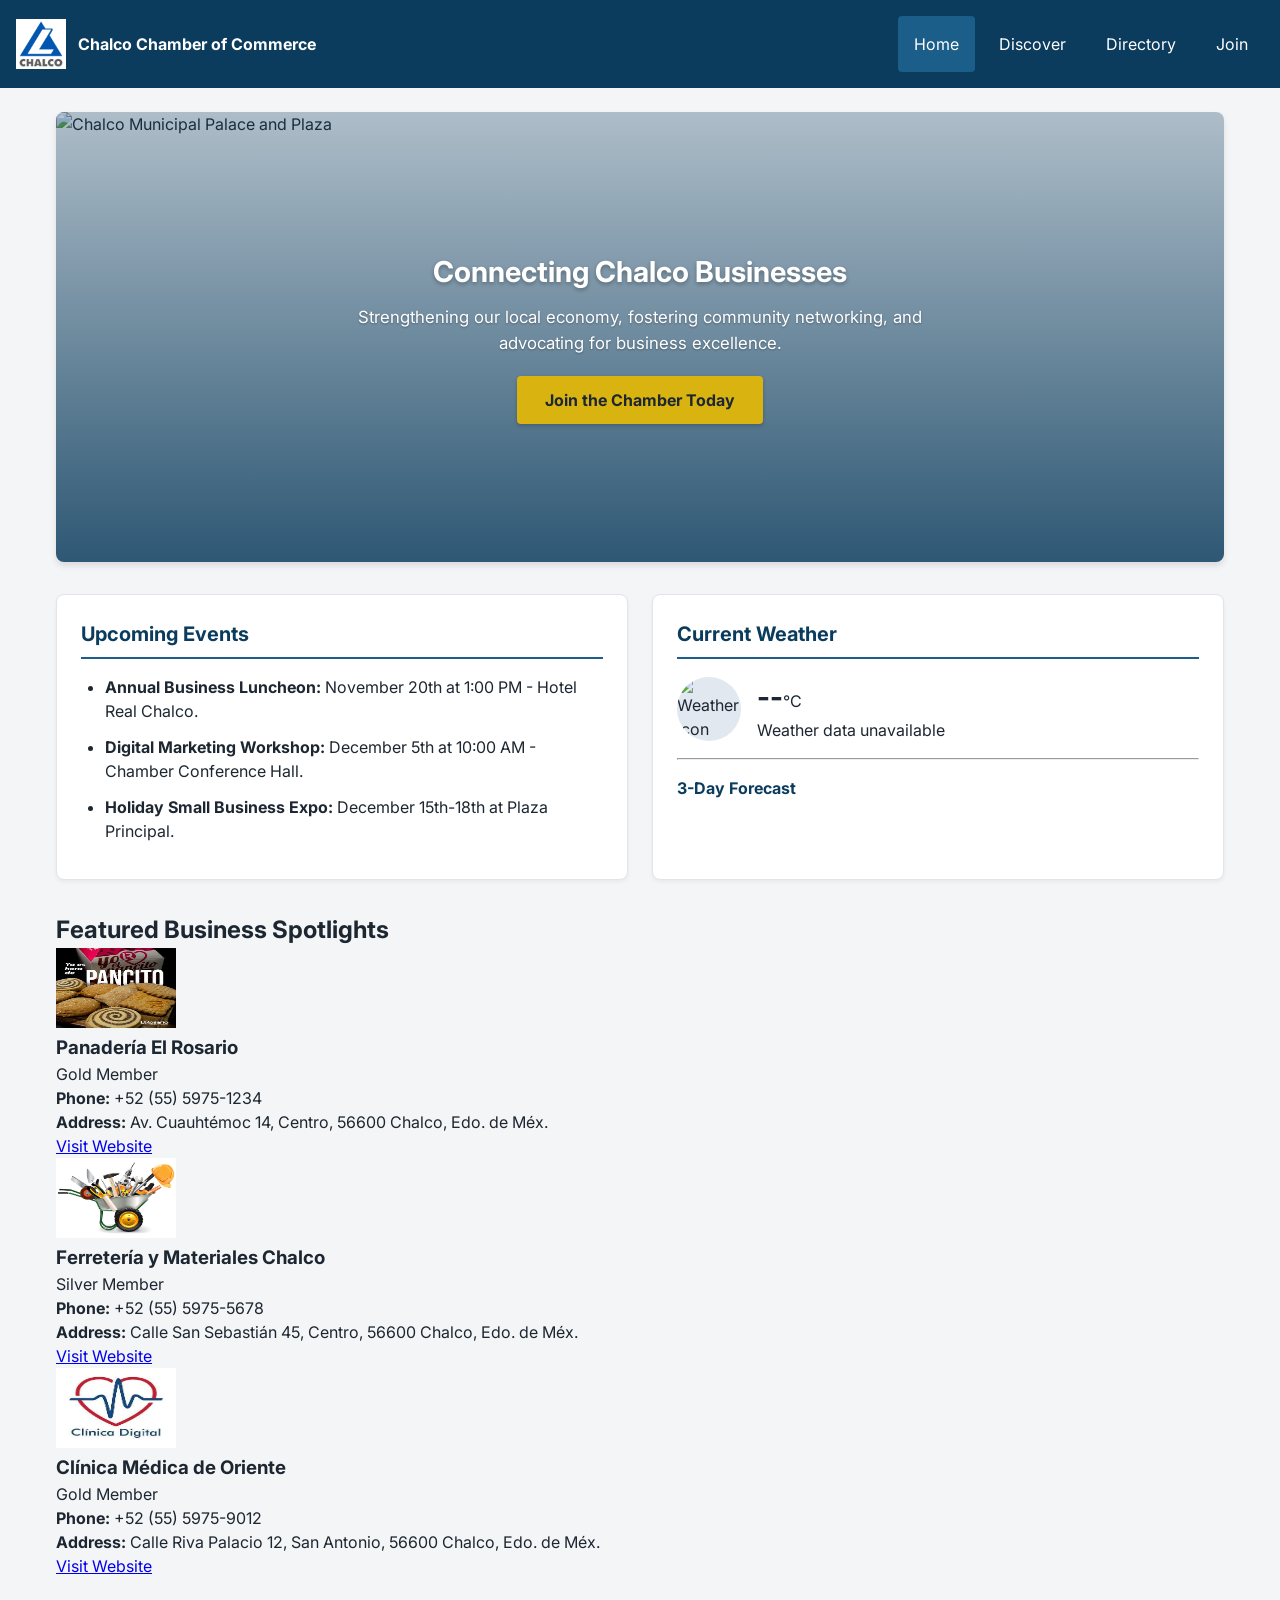
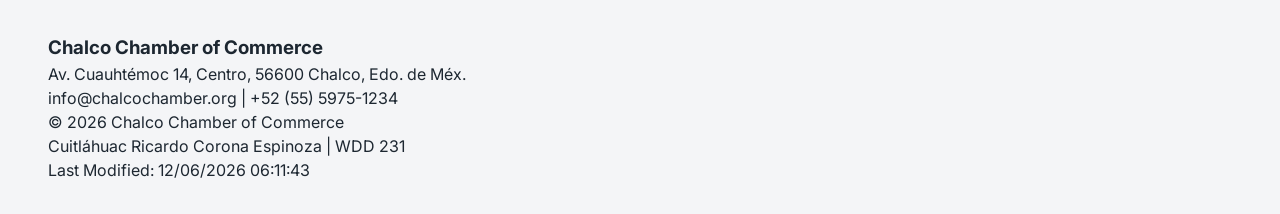
==== chamber/index.html @ 1795a2ce "wee03" ====
<!DOCTYPE html>
<html lang="en">
<head>
  <meta charset="UTF-8">
  <meta name="viewport" content="width=device-width, initial-scale=1.0">
  <title>Chalco Chamber of Commerce | Home</title>
  <meta name="description" content="Welcome to the Chalco Chamber of Commerce. Discover local events, member businesses, weather updates, and community resources in Chalco, Estado de México.">
  <meta name="author" content="Cuitláhuac Ricardo Corona Espinoza">

  <!-- Open Graph Meta Tags -->
  <meta property="og:title" content="Chalco Chamber of Commerce Home">
  <meta property="og:description" content="Official home page of the Chalco Chamber of Commerce. Fostering local business growth and community networking.">
  <meta property="og:image" content="https://legionrex7x77.github.io/wdd231/chamber/images/hero-chalco.webp">
  <meta property="og:url" content="https://legionrex7x77.github.io/wdd231/chamber/index.html">

  <!-- Favicon -->
  <link rel="icon" href="favicon.ico">

  <!-- Google Fonts -->
  <link rel="preconnect" href="https://fonts.googleapis.com">
  <link rel="preconnect" href="https://fonts.gstatic.com" crossorigin>
  <link href="https://fonts.googleapis.com/css2?family=Inter:wght@300;400;600;700&display=swap" rel="stylesheet">

  <!-- CSS Files -->
  <link rel="stylesheet" href="styles/normalize.css">
  <link rel="stylesheet" href="styles/small.css">
  <link rel="stylesheet" href="styles/larger.css">

  <!-- JavaScript Files -->
  <script src="scripts/main.js" defer></script>
  <script src="scripts/home.js" defer></script>
</head>
<body>
  <header>
    <div class="logo-container">
      <img src="images/logo-chalco.png" alt="Chalco Chamber of Commerce Logo" width="50" height="50">
      <span>Chalco Chamber of Commerce</span>
    </div>
    <button id="menu-button" aria-label="Toggle Navigation Menu">☰</button>
    <nav id="primary-nav">
      <ul>
        <li><a href="index.html" class="active">Home</a></li>
        <li><a href="discover.html">Discover</a></li>
        <li><a href="directory.html">Directory</a></li>
        <li><a href="join.html">Join</a></li>
      </ul>
    </nav>
  </header>

  <main>
    <!-- Hero Section -->
    <section class="hero">
      <img src="images/hero-chalco.webp" alt="Chalco Municipal Palace and Plaza" width="1200" height="600">
      <div class="hero-box">
        <h2>Connecting Chalco Businesses</h2>
        <p>Strengthening our local economy, fostering community networking, and advocating for business excellence.</p>
        <a href="join.html" class="cta-button">Join the Chamber Today</a>
      </div>
    </section>

    <!-- Home Grid Content Section -->
    <div class="home-grid">
      <!-- Current Events Section -->
      <section class="card events-card">
        <h2>Upcoming Events</h2>
        <ul>
          <li><strong>Annual Business Luncheon:</strong> November 20th at 1:00 PM - Hotel Real Chalco.</li>
          <li><strong>Digital Marketing Workshop:</strong> December 5th at 10:00 AM - Chamber Conference Hall.</li>
          <li><strong>Holiday Small Business Expo:</strong> December 15th-18th at Plaza Principal.</li>
        </ul>
      </section>

      <!-- Weather Section -->
      <section class="card weather-card">
        <h2>Current Weather</h2>
        <div id="weather-container">
          <div class="current-weather">
            <img id="weather-icon" src="" alt="Weather Icon">
            <div>
              <p><span id="current-temp">--</span>°C</p>
              <p id="weather-desc">Loading weather...</p>
            </div>
          </div>
          <hr>
          <div class="forecast">
            <h3>3-Day Forecast</h3>
            <div id="forecast-container">
              <!-- Dynamically populated via home.js -->
            </div>
          </div>
        </div>
      </section>
    </div>

    <!-- Company Spotlights Section -->
    <section class="spotlights-container">
      <h2>Featured Business Spotlights</h2>
      <div id="spotlights" class="spotlights-grid">
        <!-- Dynamically populated via home.js -->
      </div>
    </section>
  </main>

  <footer>
    <div class="footer-contact">
      <h3>Chalco Chamber of Commerce</h3>
      <p>Av. Cuauhtémoc 14, Centro, 56600 Chalco, Edo. de Méx.</p>
      <p>info@chalcochamber.org | +52 (55) 5975-1234</p>
    </div>
    <div class="footer-dev">
      <p>© <span id="currentyear"></span> Chalco Chamber of Commerce</p>
      <p>Cuitláhuac Ricardo Corona Espinoza | WDD 231</p>
      <p id="lastModified"></p>
    </div>
  </footer>
</body>
</html>
---- chamber/styles/small.css ----
:root {
  --primary-color: #0b3c5d;
  --secondary-color: #1b5e8a;
  --accent-color: #d9b310;
  --bg-color: #f4f5f7;
  --card-bg: #ffffff;
  --text-color: #1d2731;
}

* {
  box-sizing: border-box;
  margin: 0;
  padding: 0;
}

body {
  font-family: 'Inter', sans-serif;
  background-color: var(--bg-color);
  color: var(--text-color);
  line-height: 1.5;
}

header {
  background-color: var(--primary-color);
  color: white;
  padding: 1rem;
  display: flex;
  justify-content: space-between;
  align-items: center;
  position: relative;
}

.logo-container {
  display: flex;
  align-items: center;
  gap: 0.75rem;
  font-weight: 700;
}

#menu-button {
  background: none;
  border: none;
  color: white;
  font-size: 1.75rem;
  cursor: pointer;
}

#primary-nav {
  display: none;
  position: absolute;
  top: 100%;
  left: 0;
  width: 100%;
  background-color: var(--primary-color);
  z-index: 10;
}

#primary-nav.open {
  display: block;
}

#primary-nav ul {
  list-style: none;
}

#primary-nav a {
  display: block;
  padding: 1rem;
  color: white;
  text-decoration: none;
  text-align: center;
  border-top: 1px solid rgba(255,255,255,0.1);
}

#primary-nav a:hover, #primary-nav a.active {
  background-color: var(--secondary-color);
}

main {
  max-width: 1200px;
  margin: 1.5rem auto;
  padding: 0 1rem;
}

.directory-header {
  display: flex;
  justify-content: space-between;
  align-items: center;
  margin-bottom: 1.5rem;
}

.view-toggle button {
  padding: 0.5rem 1rem;
  font-size: 0.9rem;
  border: 1px solid var(--primary-color);
  background-color: white;
  color: var(--primary-color);
  cursor: pointer;
  border-radius: 4px;
}

.view-toggle button.active {
  background-color: var(--primary-color);
  color: white;
}

/* Grid Layout */
.grid-view {
  display: grid;
  grid-template-columns: repeat(auto-fit, minmax(280px, 1fr));
  gap: 1.5rem;
}

.grid-view .member-card {
  background: var(--card-bg);
  border: 1px solid #e1e4e8;
  border-radius: 8px;
  padding: 1.5rem;
  text-align: center;
  box-shadow: 0 2px 4px rgba(0,0,0,0.05);
}

.grid-view .member-card img {
  max-width: 100%;
  height: auto;
  object-fit: contain;
  margin-bottom: 1rem;
}

/* List Layout */
.list-view {
  display: flex;
  flex-direction: column;
  gap: 0.5rem;
}

.list-view .member-card {
  background: var(--card-bg);
  padding: 1rem;
  border: 1px solid #e1e4e8;
  display: grid;
  grid-template-columns: 2fr 1fr 1fr;
  align-items: center;
}

.list-view .member-card img,
.list-view .member-card .category,
.list-view .member-card .badge {
  display: none;
}

.badge {
  display: inline-block;
  padding: 0.25rem 0.5rem;
  border-radius: 4px;
  font-size: 0.8rem;
  font-weight: 600;
  margin: 0.5rem 0;
}

.level-3 { background-color: #fff3cd; color: #856404; }
.level-2 { background-color: #e2e3e5; color: #383d41; }
.level-1 { background-color: #d4edda; color: #155724; }

/* Hero Section */
.hero {
  position: relative;
  border-radius: 8px;
  overflow: hidden;
  margin-bottom: 2rem;
  box-shadow: 0 4px 6px rgba(0,0,0,0.1);
}

.hero img {
  width: 100%;
  height: 400px;
  object-fit: cover;
  display: block;
}

.hero-box {
  position: absolute;
  inset: 0;
  background: linear-gradient(to bottom, rgba(11, 60, 93, 0.3), rgba(11, 60, 93, 0.85));
  display: flex;
  flex-direction: column;
  justify-content: center;
  align-items: center;
  text-align: center;
  padding: 2rem;
  color: white;
}

.hero-box h2 {
  font-size: 1.8rem;
  margin-bottom: 0.75rem;
  color: #fff;
  text-shadow: 0 2px 4px rgba(0,0,0,0.3);
}

.hero-box p {
  font-size: 1.05rem;
  margin-bottom: 1.25rem;
  max-width: 600px;
  text-shadow: 0 1px 2px rgba(0,0,0,0.3);
}

.cta-button {
  display: inline-block;
  background-color: var(--accent-color);
  color: #1d2731;
  padding: 0.75rem 1.75rem;
  font-weight: 700;
  text-decoration: none;
  border-radius: 4px;
  box-shadow: 0 2px 4px rgba(0,0,0,0.2);
  transition: background 0.2s, transform 0.2s;
}

.cta-button:hover {
  background-color: #c4a10c;
  transform: translateY(-2px);
}

/* Home Grid (Events & Weather Cards) */
.home-grid {
  display: grid;
  grid-template-columns: 1fr;
  gap: 1.5rem;
  margin-bottom: 2rem;
}

.card {
  background: var(--card-bg);
  border: 1px solid #e1e4e8;
  border-radius: 8px;
  padding: 1.5rem;
  box-shadow: 0 2px 4px rgba(0,0,0,0.05);
}

.card h2 {
  font-size: 1.25rem;
  color: var(--primary-color);
  margin-bottom: 1rem;
  border-bottom: 2px solid var(--secondary-color);
  padding-bottom: 0.5rem;
}

.events-card ul {
  list-style-type: disc;
  padding-left: 1.5rem;
  margin-top: 0.75rem;
}

.events-card li {
  margin-bottom: 0.75rem;
}

/* Weather Widget Layout */
.current-weather {
  display: flex;
  align-items: center;
  gap: 1rem;
  margin-bottom: 1rem;
}

.current-weather img {
  width: 64px;
  height: 64px;
  background-color: #e2e8f0;
  border-radius: 50%;
}

.current-weather span {
  font-size: 1.8rem;
  font-weight: bold;
}

.forecast h3 {
  margin-top: 1rem;
  margin-bottom: 0.5rem;
  font-size: 1rem;
  color: var(--primary-color);
}

#forecast-container {
  display: flex;
  justify-content: space-between;
  gap: 0.5rem;
  text-align: center;
}

.forecast-day {
  background-color: #f8fafc;
  padding: 0.5rem;
  border-radius: 4px;
  flex: 1;
  border: 1px solid #e2e8f0;
}

/* Spotlights Section */
.spotlights-container {
  margin-top: 2rem;
}

.spotlights-
---- chamber/styles/larger.css ----
@media screen and (min-width: 768px) {
  #menu-button {
    display: none;
  }

  #primary-nav {
    display: block;
    position: static;
    width: auto;
    background: transparent;
  }

  #primary-nav ul {
    display: flex;
    gap: 0.5rem;
  }

  #primary-nav a {
    border-top: none;
    border-radius: 4px;
  }

  /* W03 Home Page Desktop Layout Adjustments */
  .home-grid {
    grid-template-columns: 1fr 1fr;
  }

  .spotlights-grid {
    grid-template-columns: repeat(3, 1fr);
  }

  .hero img {
    height: 450px;
  }

  footer {
    flex-direction: row;
    justify-content: space-between;
    text-align: left;
    padding: 2rem 3rem;
  }
}
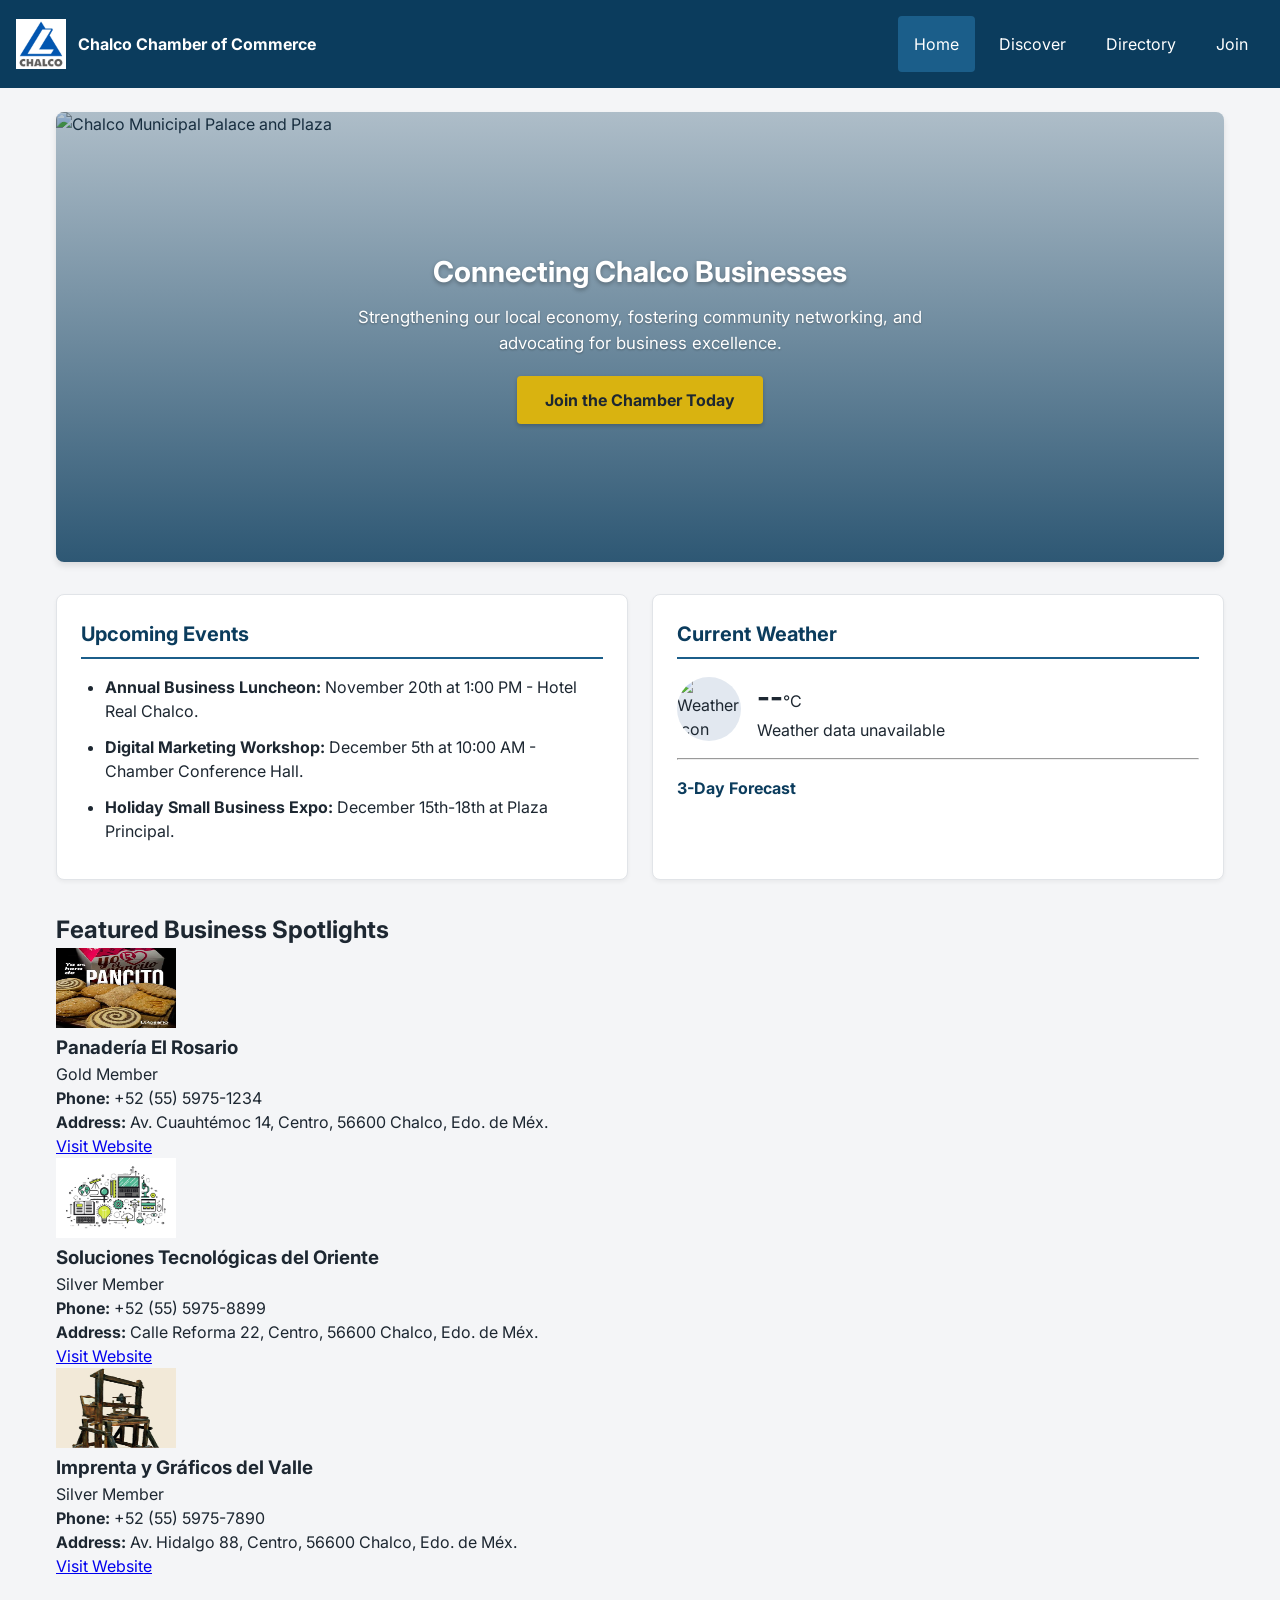
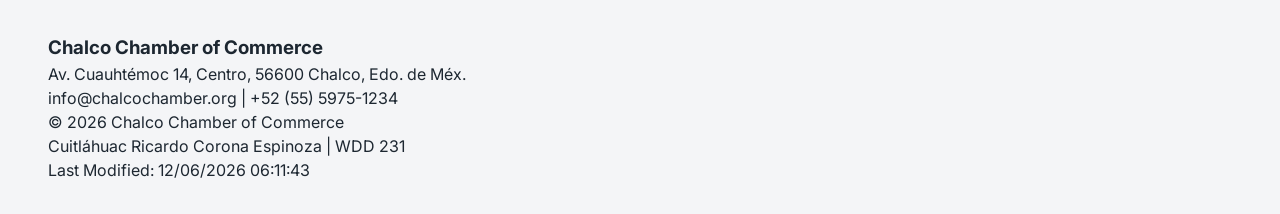
==== commit 3a5e3237: "new update" ====
--- a/chamber/index.html
+++ b/chamber/index.html
@@ -10,7 +10,7 @@
   <!-- Open Graph Meta Tags -->
   <meta property="og:title" content="Chalco Chamber of Commerce Home">
   <meta property="og:description" content="Official home page of the Chalco Chamber of Commerce. Fostering local business growth and community networking.">
-  <meta property="og:image" content="https://legionrex7x77.github.io/wdd231/chamber/images/hero-chalco.webp">
+  <meta property="og:image" content="https://legionrex7x77.github.io/wdd231/chamber/images/hero-chalco.jpg">
   <meta property="og:url" content="https://legionrex7x77.github.io/wdd231/chamber/index.html">
 
   <!-- Favicon -->
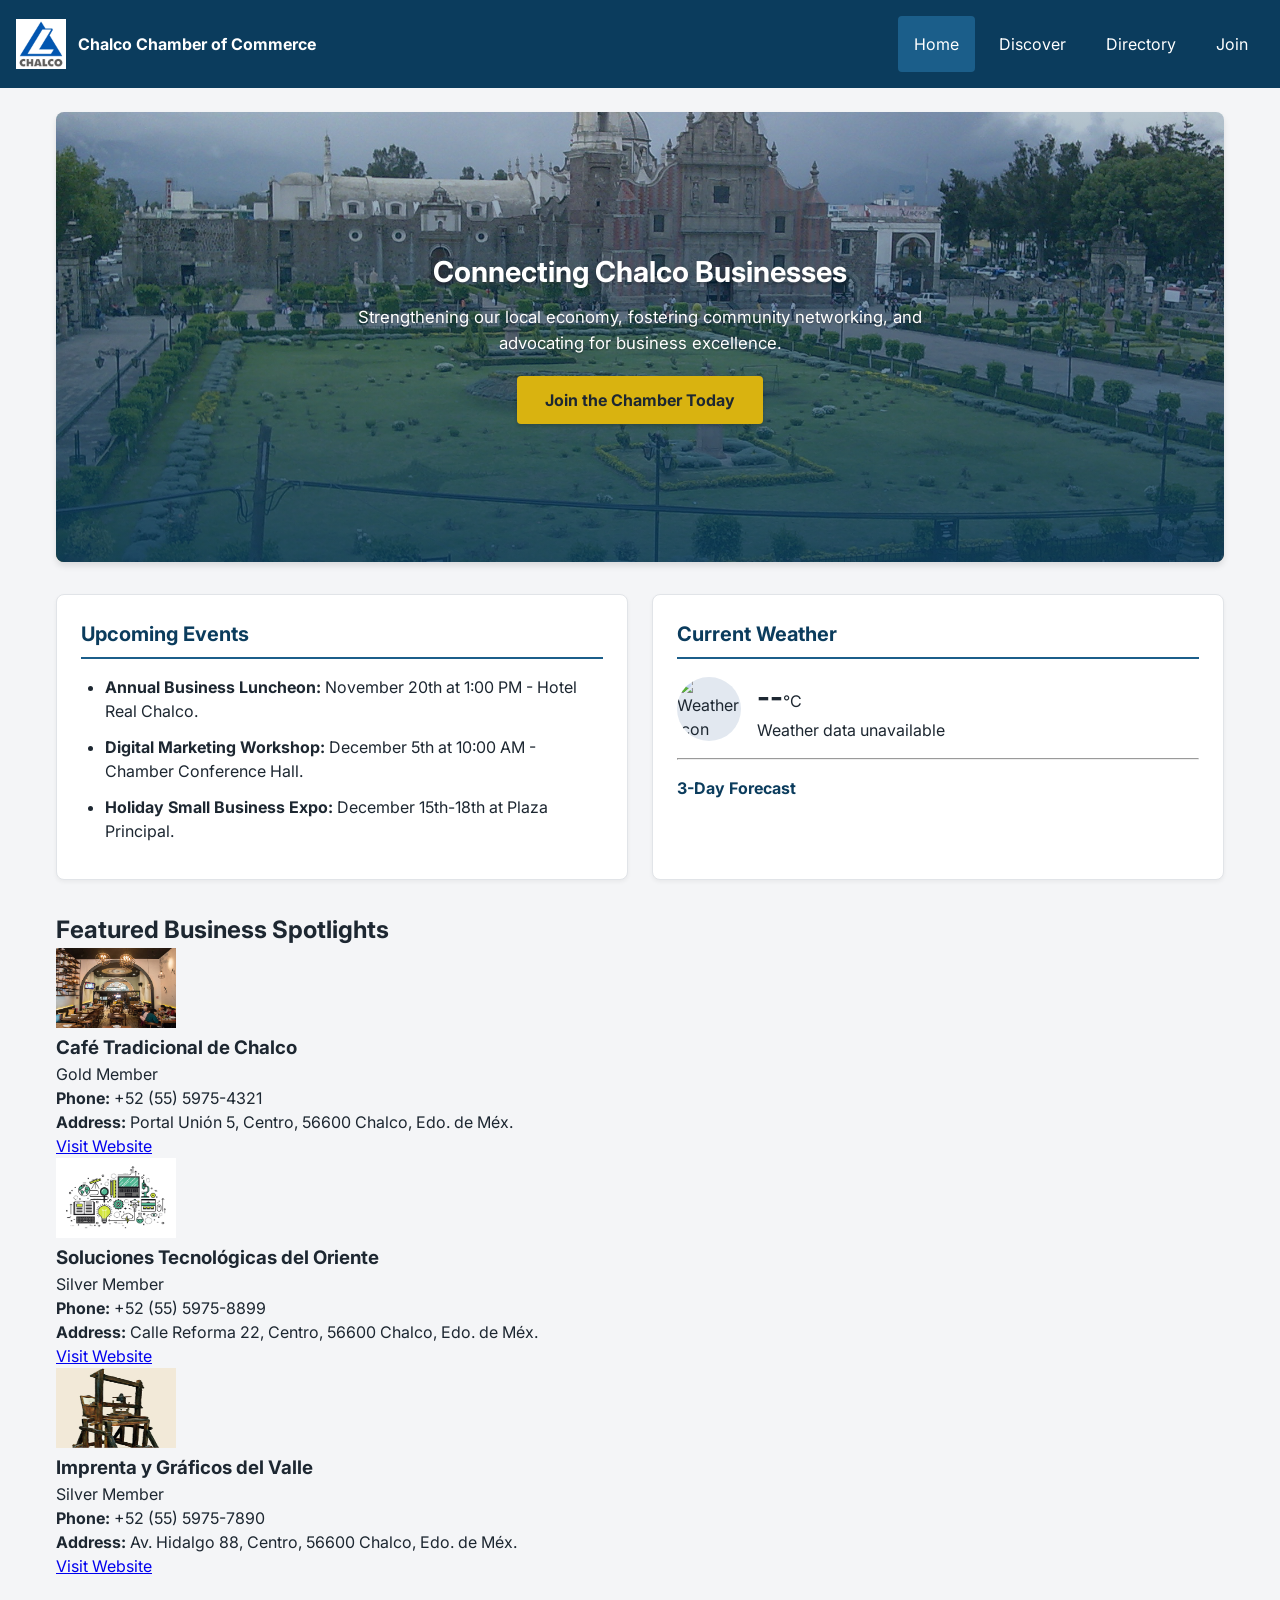
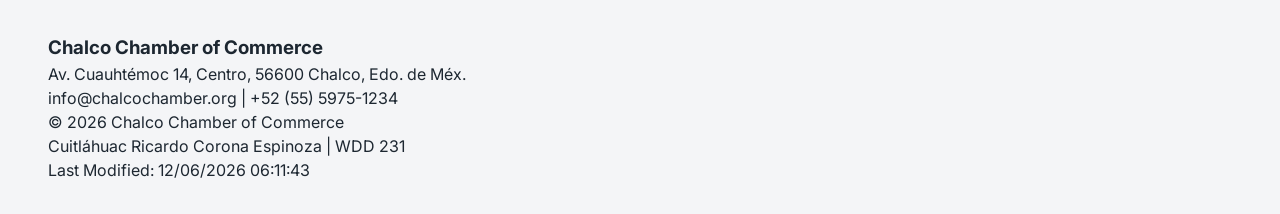
==== commit fa623c74: "update" ====
--- a/chamber/index.html
+++ b/chamber/index.html
@@ -50,7 +50,7 @@
   <main>
     <!-- Hero Section -->
     <section class="hero">
-      <img src="images/hero-chalco.webp" alt="Chalco Municipal Palace and Plaza" width="1200" height="600">
+      <img src="images/hero_chalco.jpg" alt="Chalco Municipal Palace and Plaza" width="1200" height="600">
       <div class="hero-box">
         <h2>Connecting Chalco Businesses</h2>
         <p>Strengthening our local economy, fostering community networking, and advocating for business excellence.</p>
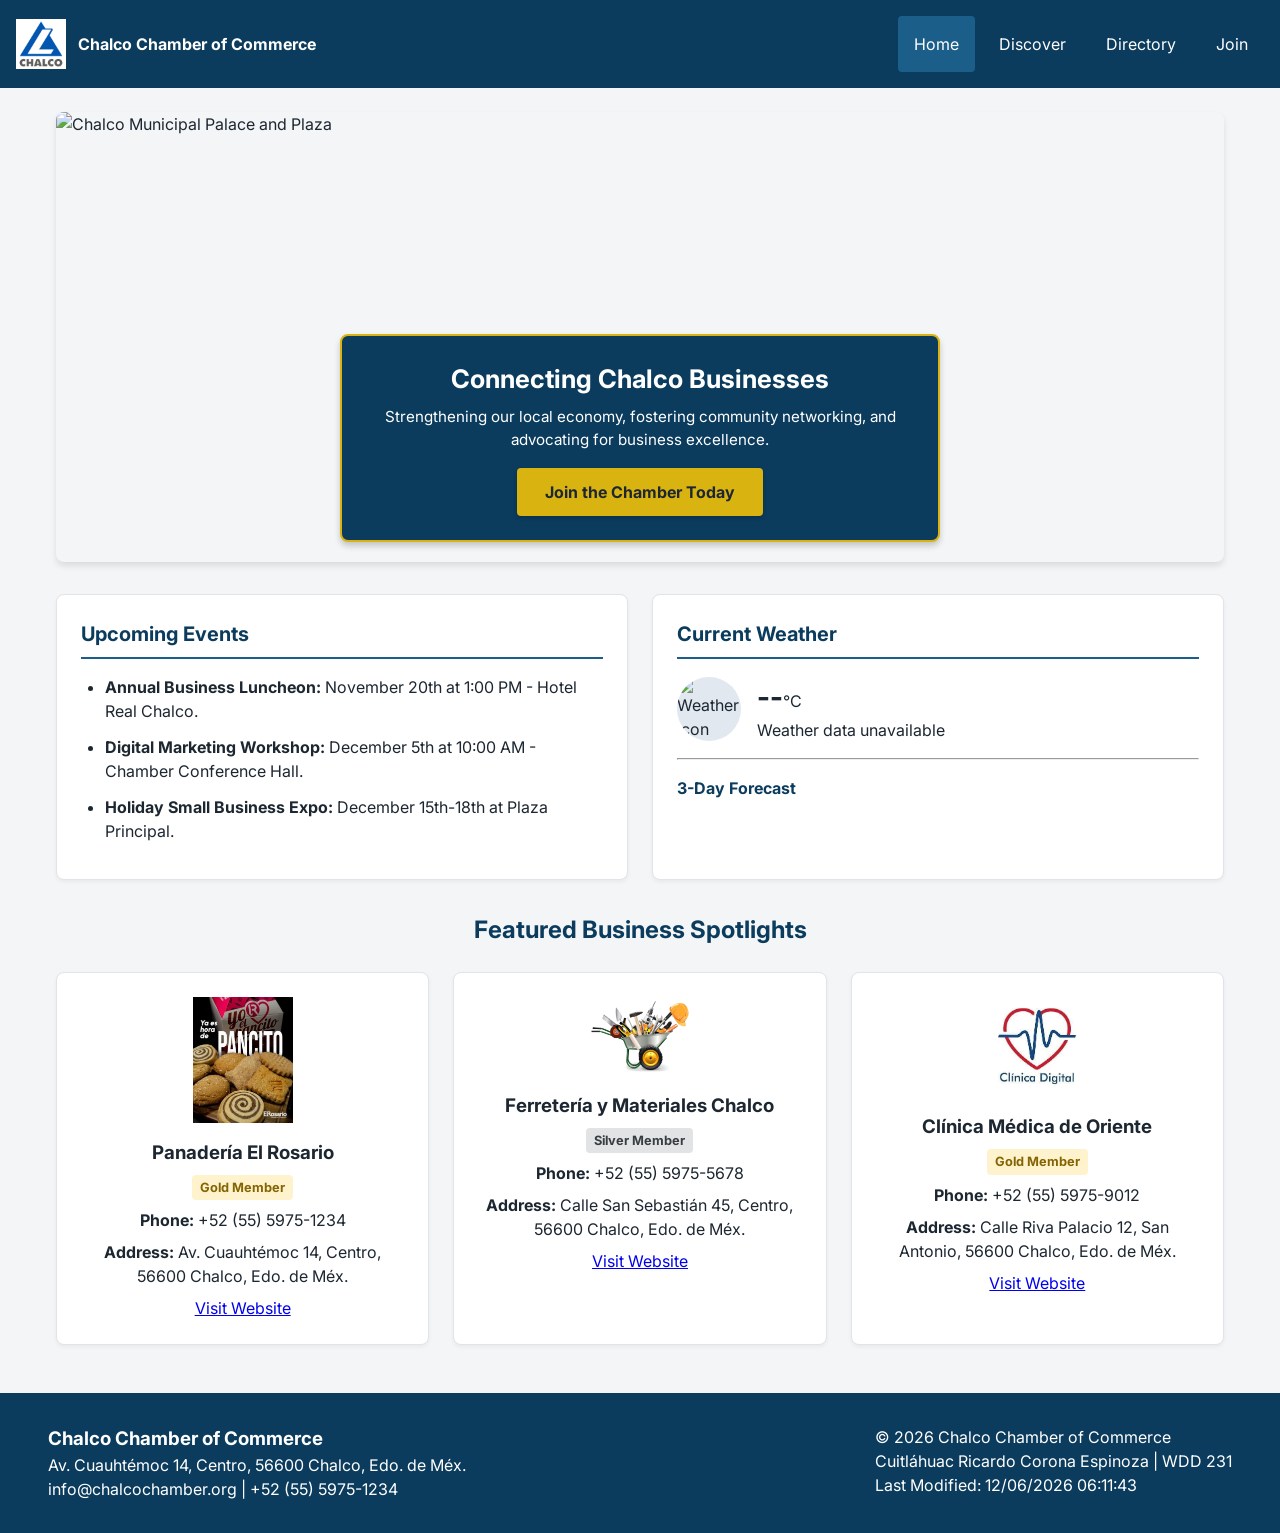
==== commit af9ad765: "improve issues" ====
--- a/chamber/index.html
+++ b/chamber/index.html
@@ -10,7 +10,7 @@
   <!-- Open Graph Meta Tags -->
   <meta property="og:title" content="Chalco Chamber of Commerce Home">
   <meta property="og:description" content="Official home page of the Chalco Chamber of Commerce. Fostering local business growth and community networking.">
-  <meta property="og:image" content="https://legionrex7x77.github.io/wdd231/chamber/images/hero-chalco.jpg">
+  <meta property="og:image" content="https://legionrex7x77.github.io/wdd231/chamber/images/hero-chalco.webp">
   <meta property="og:url" content="https://legionrex7x77.github.io/wdd231/chamber/index.html">
 
   <!-- Favicon -->
@@ -48,9 +48,11 @@
   </header>
 
   <main>
+    <h1 class="visually-hidden">Chalco Chamber of Commerce Home</h1>
+
     <!-- Hero Section -->
     <section class="hero">
-      <img src="images/hero_chalco.jpg" alt="Chalco Municipal Palace and Plaza" width="1200" height="600">
+      <img src="images/hero-chalco.webp" alt="Chalco Municipal Palace and Plaza" width="1200" height="600">
       <div class="hero-box">
         <h2>Connecting Chalco Businesses</h2>
         <p>Strengthening our local economy, fostering community networking, and advocating for business excellence.</p>
--- a/chamber/styles/small.css
+++ b/chamber/styles/small.css
@@ -20,6 +20,19 @@
   line-height: 1.5;
 }
 
+/* Accessibility helper for screen readers / hidden headings */
+.visually-hidden {
+  position: absolute;
+  width: 1px;
+  height: 1px;
+  padding: 0;
+  margin: -1px;
+  overflow: hidden;
+  clip: rect(0, 0, 0, 0);
+  white-space: nowrap;
+  border: 0;
+}
+
 header {
   background-color: var(--primary-color);
   color: white;
@@ -162,7 +175,7 @@
 .level-2 { background-color: #e2e3e5; color: #383d41; }
 .level-1 { background-color: #d4edda; color: #155724; }
 
-/* Hero Section */
+/* Hero Section (Solid background avoids WCAG false contrast warnings) */
 .hero {
   position: relative;
   border-radius: 8px;
@@ -180,29 +193,29 @@
 
 .hero-box {
   position: absolute;
-  inset: 0;
-  background: linear-gradient(to bottom, rgba(11, 60, 93, 0.3), rgba(11, 60, 93, 0.85));
-  display: flex;
-  flex-direction: column;
-  justify-content: center;
-  align-items: center;
-  text-align: center;
-  padding: 2rem;
-  color: white;
+  bottom: 20px;
+  left: 50%;
+  transform: translateX(-50%);
+  background-color: var(--primary-color);
+  border: 2px solid var(--accent-color);
+  padding: 1.5rem;
+  border-radius: 8px;
+  width: 90%;
+  max-width: 600px;
+  text-align: center;
+  color: white;
+  box-shadow: 0 4px 6px rgba(0,0,0,0.2);
 }
 
 .hero-box h2 {
-  font-size: 1.8rem;
-  margin-bottom: 0.75rem;
+  font-size: 1.6rem;
+  margin-bottom: 0.5rem;
   color: #fff;
-  text-shadow: 0 2px 4px rgba(0,0,0,0.3);
 }
 
 .hero-box p {
-  font-size: 1.05rem;
-  margin-bottom: 1.25rem;
-  max-width: 600px;
-  text-shadow: 0 1px 2px rgba(0,0,0,0.3);
+  font-size: 0.95rem;
+  margin-bottom: 1rem;
 }
 
 .cta-button {
@@ -303,4 +316,56 @@
   margin-top: 2rem;
 }
 
-.spotlights-+.spotlights-container > h2 {
+  text-align: center;
+  margin-bottom: 1.5rem;
+  color: var(--primary-color);
+}
+
+.spotlights-grid {
+  display: grid;
+  grid-template-columns: 1fr;
+  gap: 1.5rem;
+}
+
+.spotlight-card {
+  background: var(--card-bg);
+  border: 1px solid #e1e4e8;
+  border-radius: 8px;
+  padding: 1.5rem;
+  text-align: center;
+  box-shadow: 0 2px 4px rgba(0,0,0,0.05);
+  display: flex;
+  flex-direction: column;
+  align-items: center;
+  gap: 0.5rem;
+}
+
+.spotlight-card img {
+  max-width: 100px;
+  height: auto;
+  object-fit: contain;
+  margin-bottom: 0.5rem;
+}
+
+.spotlight-level {
+  font-size: 0.8rem;
+  padding: 0.2rem 0.5rem;
+  border-radius: 4px;
+  font-weight: bold;
+}
+
+.badge-gold { background-color: #fff3cd; color: #856404; }
+.badge-silver { background-color: #e2e3e5; color: #383d41; }
+
+/* Footer */
+footer {
+  background-color: var(--primary-color);
+  color: white;
+  padding: 2rem 1rem;
+  margin-top: 3rem;
+  display: flex;
+  flex-direction: column;
+  gap: 1.5rem;
+  text-align: center;
+}
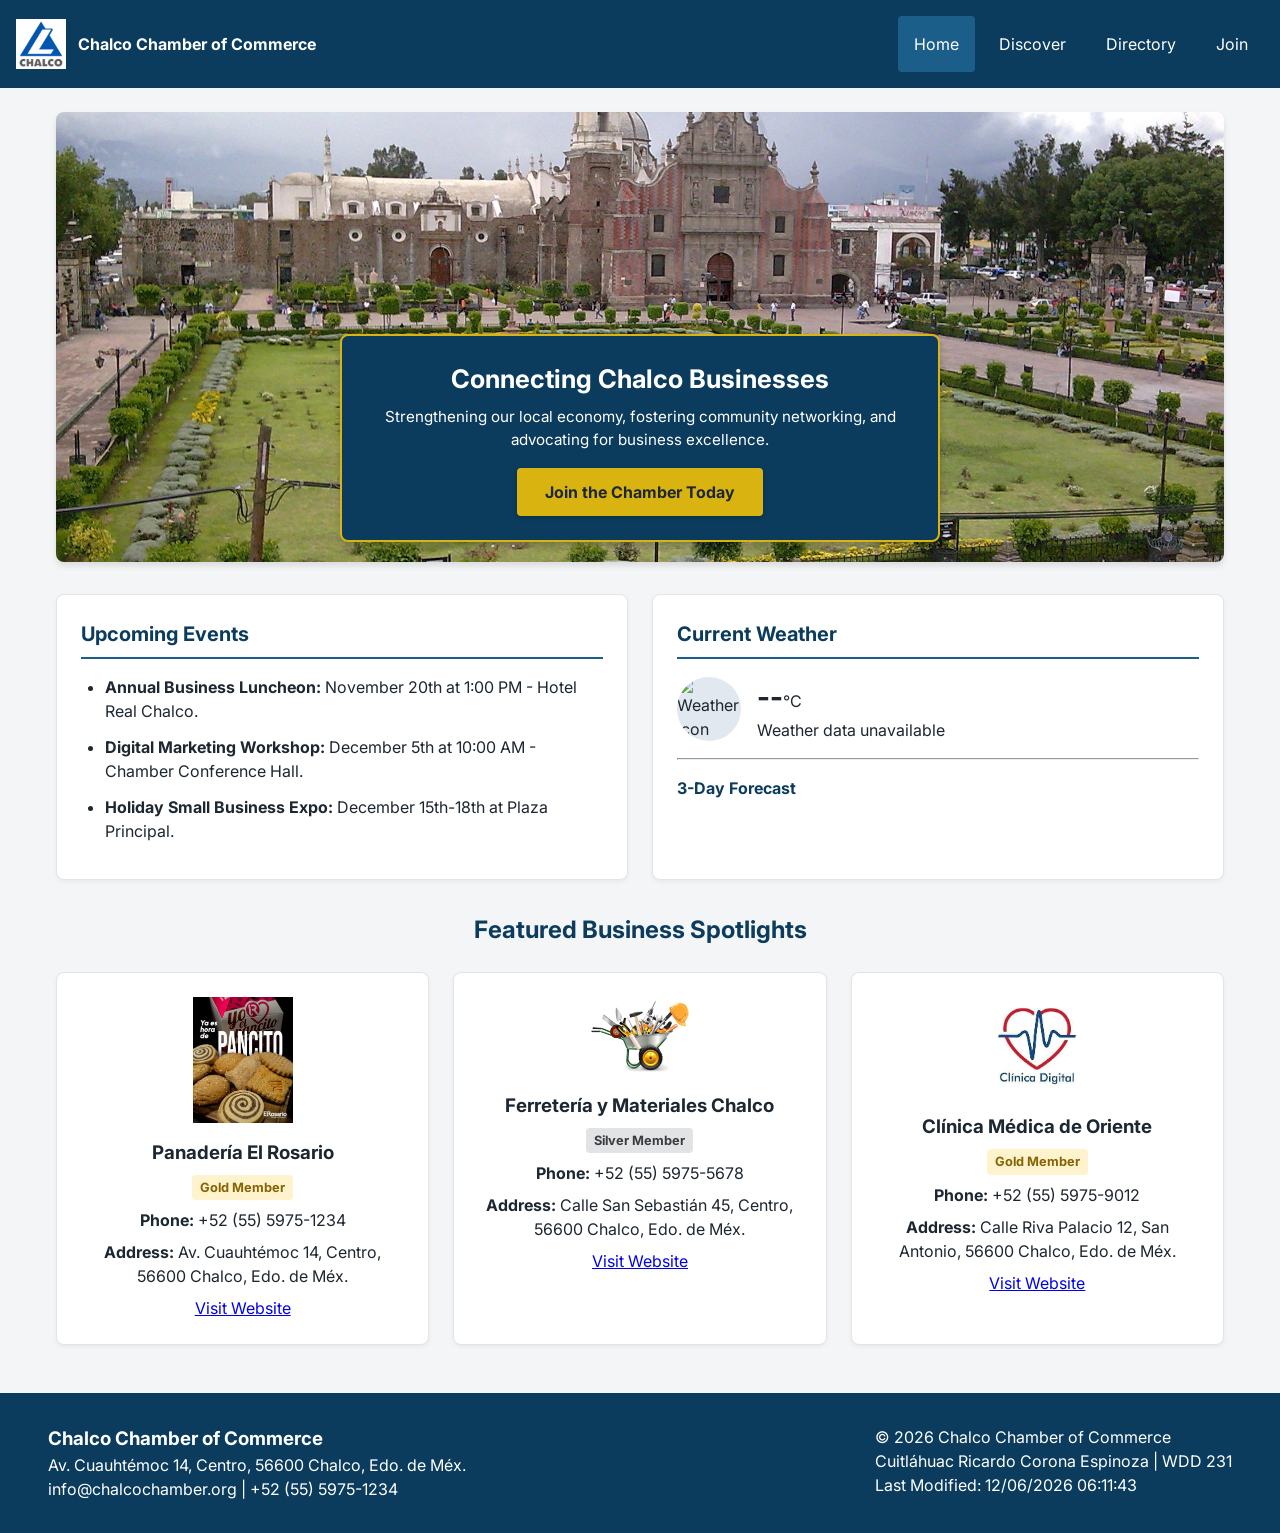
==== commit 6e6d5564: "update" ====
--- a/chamber/index.html
+++ b/chamber/index.html
@@ -10,7 +10,7 @@
   <!-- Open Graph Meta Tags -->
   <meta property="og:title" content="Chalco Chamber of Commerce Home">
   <meta property="og:description" content="Official home page of the Chalco Chamber of Commerce. Fostering local business growth and community networking.">
-  <meta property="og:image" content="https://legionrex7x77.github.io/wdd231/chamber/images/hero-chalco.webp">
+  <meta property="og:image" content="https://legionrex7x77.github.io/wdd231/chamber/images/hero_chalco.jpg">
   <meta property="og:url" content="https://legionrex7x77.github.io/wdd231/chamber/index.html">
 
   <!-- Favicon -->
@@ -52,7 +52,7 @@
 
     <!-- Hero Section -->
     <section class="hero">
-      <img src="images/hero-chalco.webp" alt="Chalco Municipal Palace and Plaza" width="1200" height="600">
+      <img src="images/hero_chalco.jpg" alt="Chalco Municipal Palace and Plaza" width="1200" height="600">
       <div class="hero-box">
         <h2>Connecting Chalco Businesses</h2>
         <p>Strengthening our local economy, fostering community networking, and advocating for business excellence.</p>
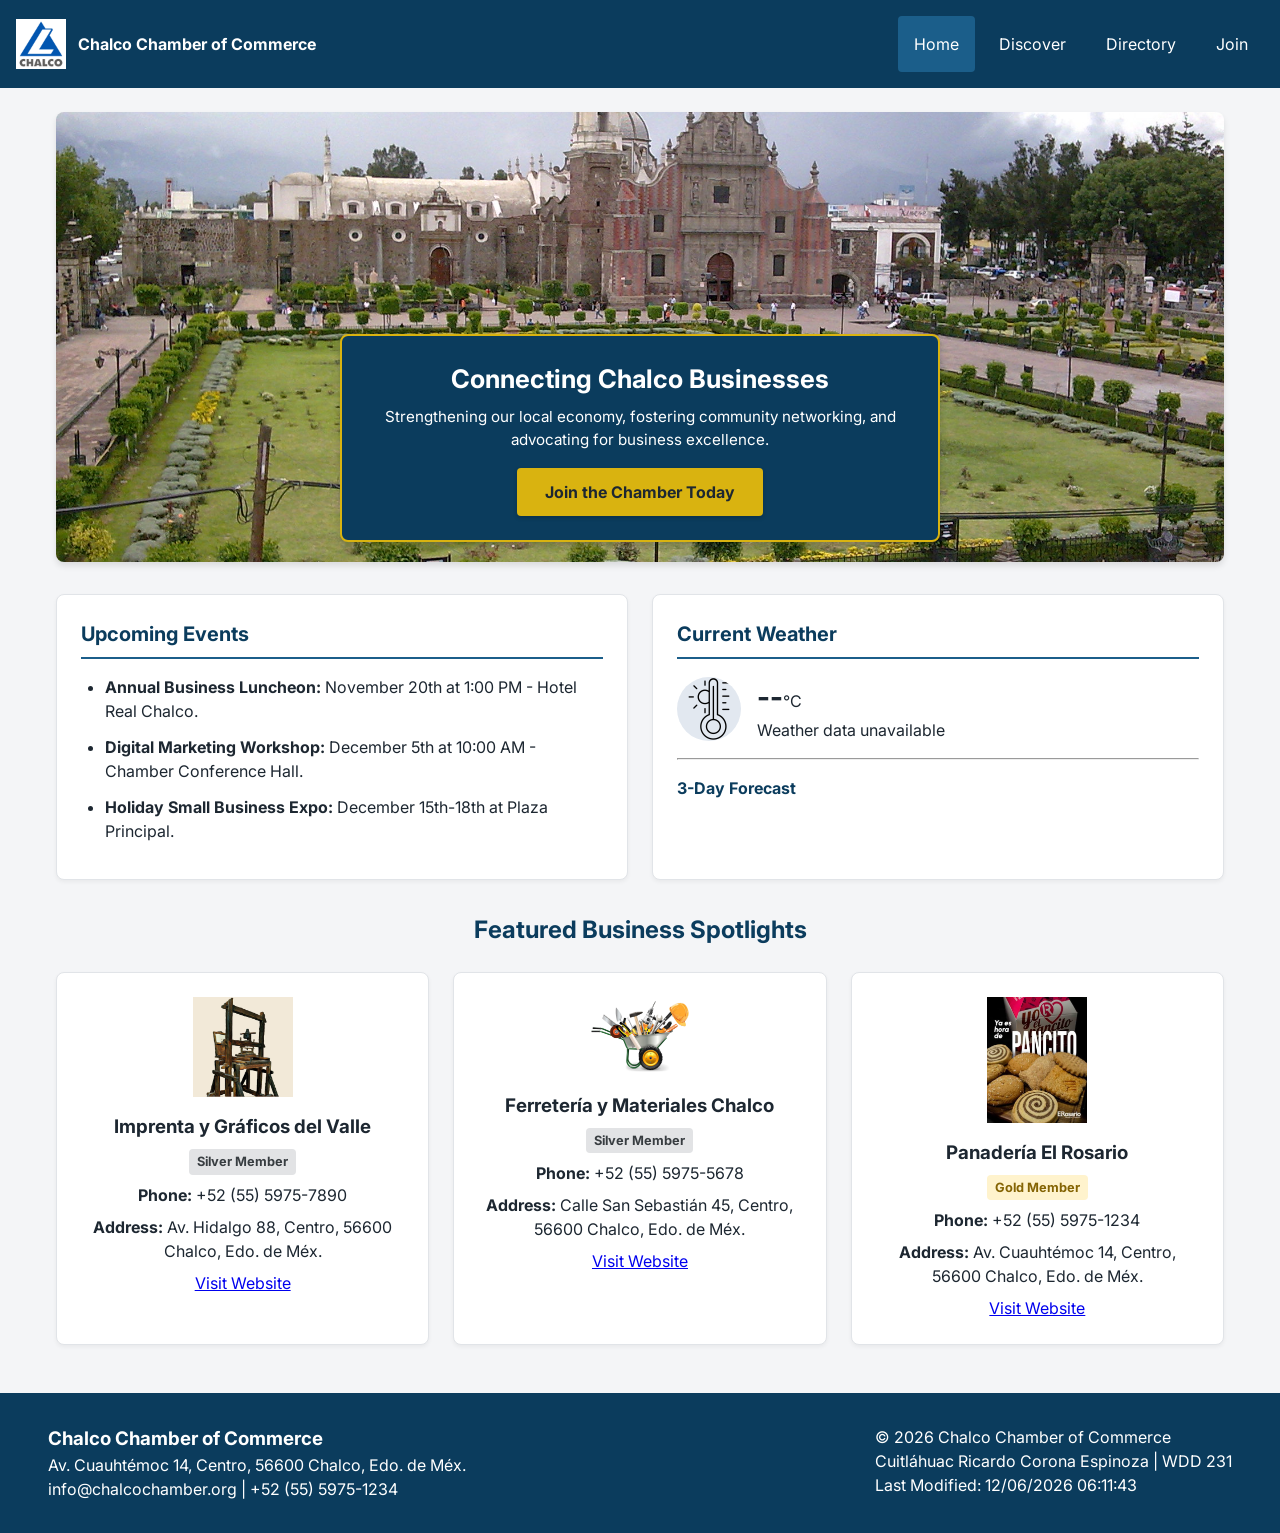
==== commit 6e302904: "update" ====
--- a/chamber/index.html
+++ b/chamber/index.html
@@ -77,7 +77,7 @@
         <h2>Current Weather</h2>
         <div id="weather-container">
           <div class="current-weather">
-            <img id="weather-icon" src="" alt="Weather Icon">
+            <img id="weather-icon" src="images/nivel-de-calor.png" alt="Weather Icon">
             <div>
               <p><span id="current-temp">--</span>°C</p>
               <p id="weather-desc">Loading weather...</p>
--- a/chamber/styles/small.css
+++ b/chamber/styles/small.css
@@ -20,7 +20,7 @@
   line-height: 1.5;
 }
 
-/* Accessibility helper for screen readers / hidden headings */
+/* Accessibility helper for screen readers */
 .visually-hidden {
   position: absolute;
   width: 1px;
@@ -175,7 +175,7 @@
 .level-2 { background-color: #e2e3e5; color: #383d41; }
 .level-1 { background-color: #d4edda; color: #155724; }
 
-/* Hero Section (Solid background avoids WCAG false contrast warnings) */
+/* Hero Section */
 .hero {
   position: relative;
   border-radius: 8px;
